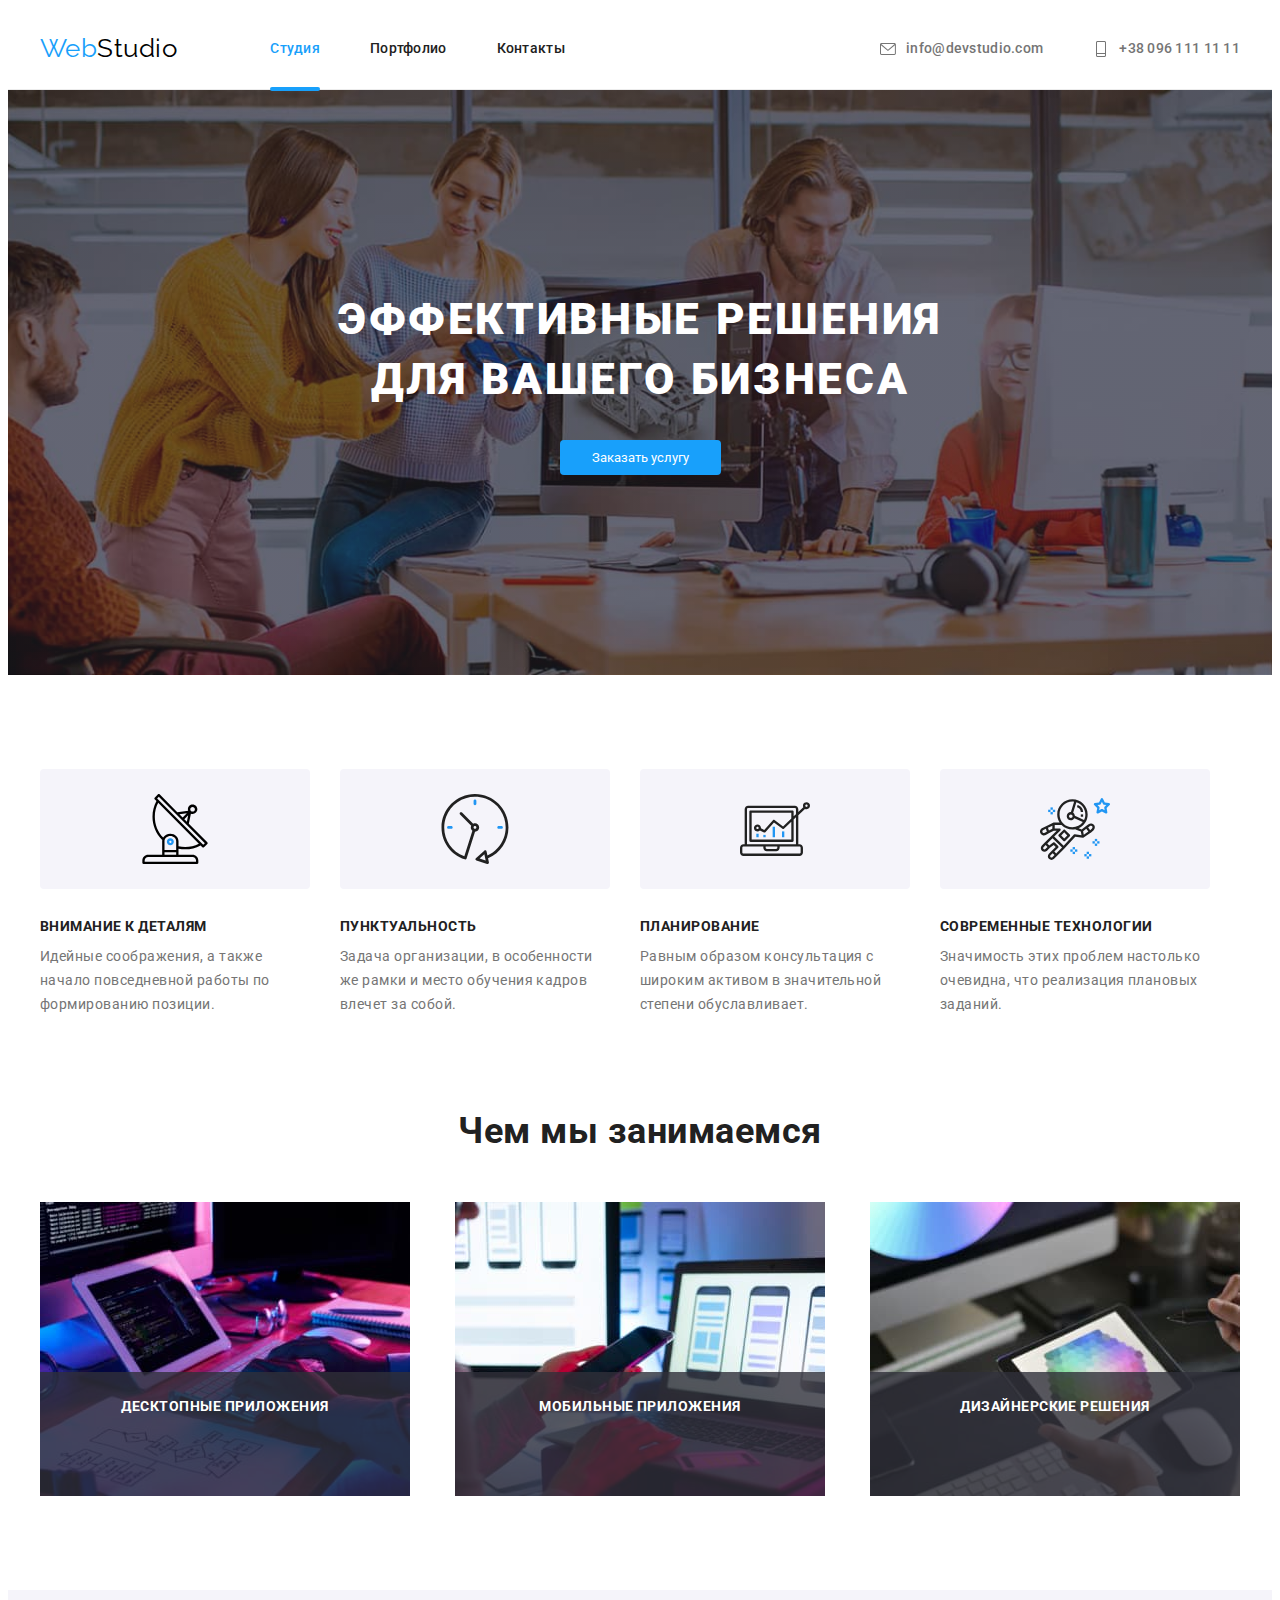
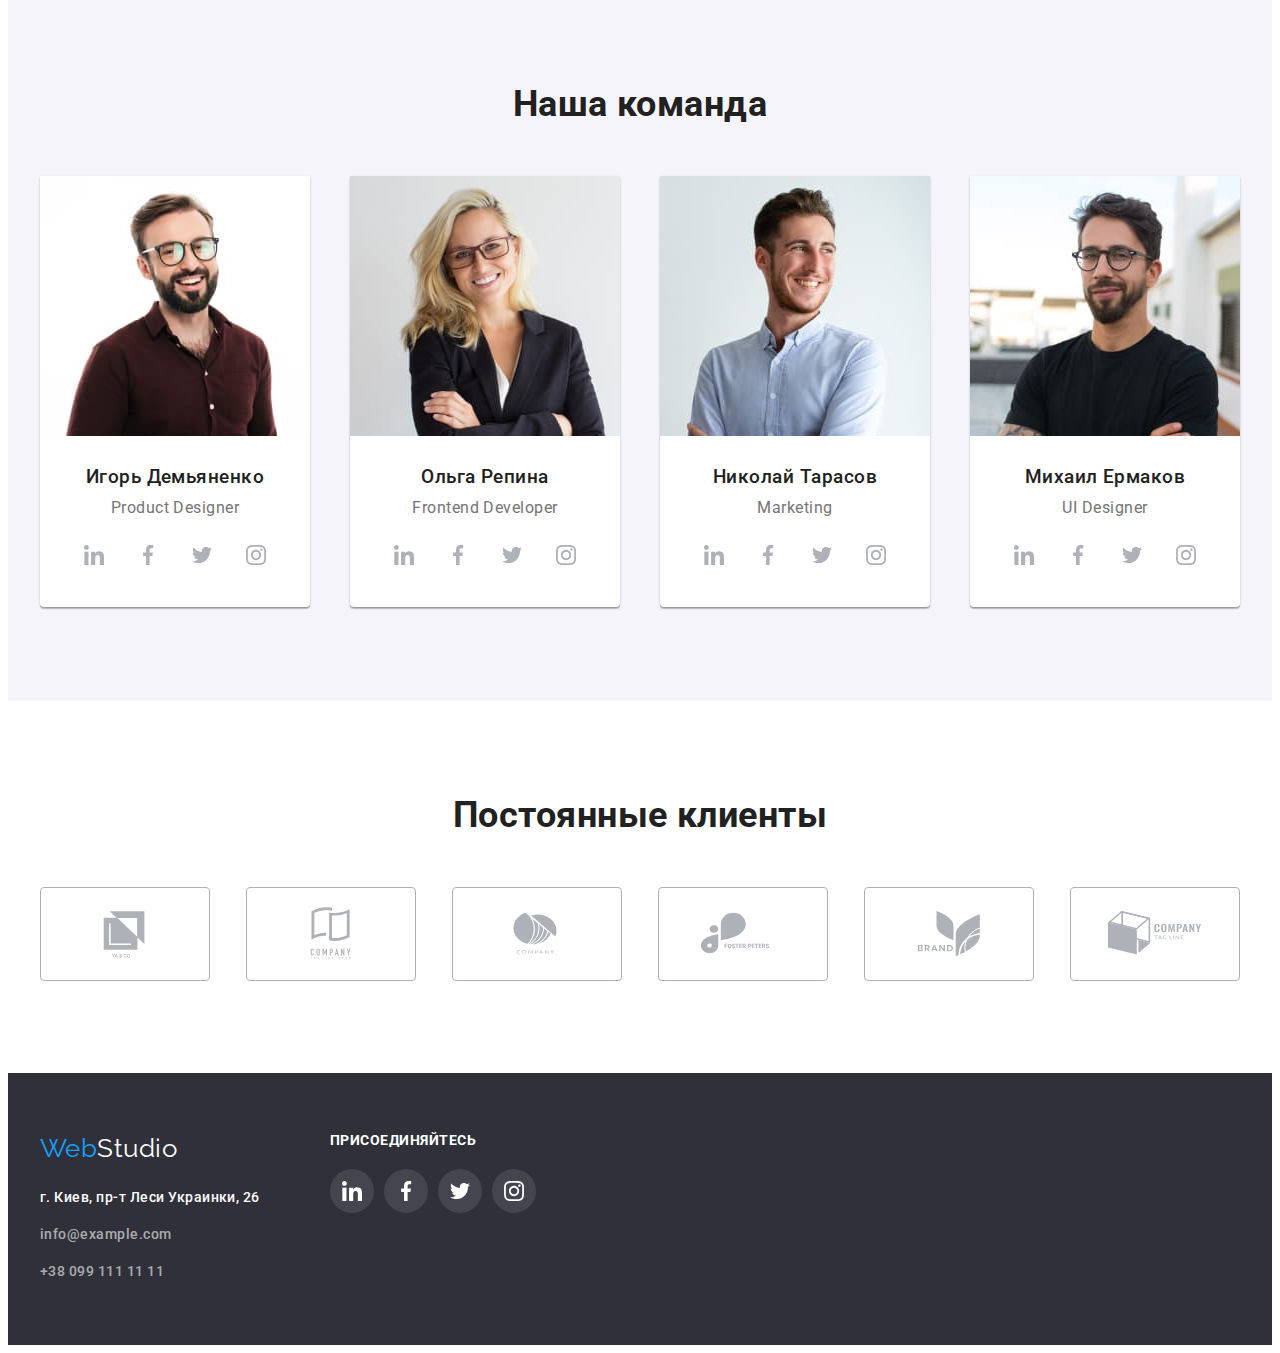
==== index.html @ 6e430cc3 "copied home work5" ====
<!DOCTYPE html>
<html lang="ru">

<head>
    <meta charset="UTF-8" />
    <meta http-equiv="X-UA-Compatible" content="IE=edge" />
    <meta name="viewport" content="width=device-width, initial-scale=1.0" />
    <title>Home work5</title>
    <link rel="preconnect" href="https://fonts.googleapis.com">
    <link rel="preconnect" href="https://fonts.gstatic.com" crossorigin>
    <link
        href="https://fonts.googleapis.com/css2?family=Montserrat:wght@400;700&family=Raleway:wght@700&family=Roboto:wght@400;500;700;900&display=swap"
        rel="stylesheet">
    <link rel="stylesheet"
        href="https://cdnjs.cloudflare.com/ajax/libs/modern-normalize/1.1.0/modern-normalize.min.css"
        integrity="sha512-wpPYUAdjBVSE4KJnH1VR1HeZfpl1ub8YT/NKx4PuQ5NmX2tKuGu6U/JRp5y+Y8XG2tV+wKQpNHVUX03MfMFn9Q=="
        crossorigin="anonymous"
        referrerpolicy="no-referrer"
    />    
    <link rel="stylesheet" href="./css/styles.css" />
</head>

<body>
    <header class="header">
        <div class="container header-container">
        <nav class="navigation">
            <a href="./index.html" class="header-logo logo">
            <span class="header-logo-primary">Web</span>
            <span class="header-logo-secondary">Studio</span>
            </a>
            <ul class="header-navigation list">
                <li class="navigation-item"><a href="#" class="header-link current">Студия</a></li>
                <li class="navigation-item"><a href="./portfolio.html" class="header-link">Портфолио</a></li>
                <li class="navigation-item"><a href="#" class="header-link">Контакты</a></li>
            </ul>
        </nav>
            <ul class="header-kontakt list">
            <li class="header-item header-item-mail"><a href="mailto:info@devstudio.com" class="header-link-mail">
                <svg class="icon-letter" width="16" height="16">
                    <use href="./images/icons.svg#icon-letter"></use>
                </svg>
                info@devstudio.com</a>
            </li>
            <li class="header-item header-item-tel"><a href="tel:+380961111111" class="header-link-tel">
                <svg class="icon-letter" width="16" height="16">
                    <use href="./images/icons.svg#icon-smartphone"></use>
                </svg>
            +38 096 111 11 11</a>
            </li>
        </ul>
    </div>
    </header>

    <main class="main">
        <section class="hero">      
        <div class="container hero-container">
            <h1 class="hero-title">
                Эффективные решения для вашего бизнеса
            </h1>
            <button type="button" class="hero-btn" data-modal-open>Заказать услугу</button>
        </div>  
        </section>

        <section class="about">
            <div class="container"> 
            <h2 hidden class="about-pre-title hidden">Наше преимущество</h2>
            <ul class="about-list list">
                <li class="about-item">
                    <div class="about-background">
                        <svg class="about-icon">
                          <use href="./images/icons.svg#icon-antenna"></use>
                        </svg>
                    </div>
                    <h3 class="about-title">Внимание к деталям</h3>
                    <p class="about-after-title">Идейные соображения, а также начало повседневной работы по формированию позиции.</p>
                </li>
                <li class="about-item">
                    <div class="about-background">
                        <svg class="about-icon">
                          <use href="./images/icons.svg#icon-clock"></use>
                        </svg>
                    </div>
                    <h3 class="about-title">Пунктуальность</h3>
                    <p class="about-after-title">
                        Задача организации, в особенности же рамки и место обучения кадров влечет за собой.
                    </p>
                </li>
                <li class="about-item">
                    <div class="about-background">
                        <svg class="about-icon">
                          <use href="./images/icons.svg#icon-diagram"></use>
                        </svg>
                    </div>
                    <h3 class="about-title">Планирование</h3>
                    <p class="about-after-title">
                        Равным образом консультация с широким активом в значительной степени обуславливает.
                    </p>
                </li>
                <li class="about-item">
                    <div class="about-background">
                        <svg class="about-icon">
                          <use href="./images/icons.svg#icon-astronaut"></use>
                        </svg>
                    </div>
                    <h3 class="about-title">Современные технологии</h3>
                    <p class="about-after-title">Значимость этих проблем настолько очевидна, что реализация плановых заданий.</p>
                </li>
            </ul>
            </div>
        </section>

        <section class="field">
            <div class="container">
            <h2 class="field-title">Чем мы занимаемся</h2>
            <ul class="field-list list">
                <li class="field-image-item">
                  <img src="./images/box1.jpg" alt="coding" width="370" height="294" />
                  <p class="description">Десктопные приложения</p>
                </li>
                <li class="field-image-item">
                  <img src="./images/box2.jpg" alt="designing" width="370" height="294" />
                  <p class="description">Мобильные приложения</p>
                </li>
                <li class="field-image-item">
                  <img src="./images/box3.jpg" alt="coloring" width="370" height="294" />
                  <p class="description">Дизайнерские решения</p>
                </li>
            </ul>
            </div>
        </section>

        <section class="person-comand">
            <div class="container">
            <h2 class="person-comand-title">Наша команда</h2>
            <ul class="person-comand-list list">
                <li class="person-comand-item">
                    <img class="person-card" src="./images/Igor_Demjanko.jpg" alt="Игорь Демьяненко" width="270" />
                    <div class="person">
                    <h3 class="person-name">Игорь Демьяненко</h3>
                    <p class="person-speciality">Product Designer</p>
                    <ul class="link-list list">
                        <li class="link-item">
                          <a class="link-icon" href="#">
                            <svg class="link-icon-svg">
                              <use href="./images/icons.svg#icon-instagram"></use>
                            </svg>
                          </a>
                        </li>
                        <li class="link-item">
                            <a class="link-icon" href="#">
                              <svg class="link-icon-svg">
                                <use href="./images/icons.svg#icon-twitter"></use>
                              </svg>
                            </a>
                          </li>
                          <li class="link-item">
                            <a class="link-icon" href="#">
                              <svg class="link-icon-svg">
                                <use href="./images/icons.svg#icon-facebook"></use>
                              </svg>
                            </a>
                          </li>
                          <li class="link-item">
                            <a class="link-icon" href="#">
                              <svg class="link-icon-svg">
                                <use href="./images/icons.svg#icon-linkedin"></use>
                              </svg>
                            </a>
                          </li>
                        </ul>
                    </div>
                </li>
                <li class="person-comand-item">
                    <img class="person-comand-card" src="./images/Olga_Repina.jpg" alt="Ольга Репина" width="270" />
                    <div class="person">
                    <h3 class="person-name">Ольга Репина</h3>
                    <p class="person-speciality">Frontend Developer</p>
                    <ul class="link-list list">
                        <li class="link-item">
                          <a class="link-icon" href="#">
                            <svg class="link-icon-svg">
                              <use href="./images/icons.svg#icon-instagram"></use>
                            </svg>
                          </a>
                        </li>
                        <li class="link-item">
                            <a class="link-icon" href="#">
                              <svg class="link-icon-svg">
                                <use href="./images/icons.svg#icon-twitter"></use>
                              </svg>
                            </a>
                          </li>
                          <li class="link-item">
                            <a class="link-icon" href="#">
                              <svg class="link-icon-svg">
                                <use href="./images/icons.svg#icon-facebook"></use>
                              </svg>
                            </a>
                          </li>
                          <li class="link-item">
                            <a class="link-icon" href="#">
                              <svg class="link-icon-svg">
                                <use href="./images/icons.svg#icon-linkedin"></use>
                              </svg>
                            </a>
                          </li>
                        </ul>
                    </div>
                </li>
                <li class="person-comand-item">
                    <img class="person-comand-card" src="./images/Nikolay_Tarasov.jpg" alt="Николай Тарасов" width="270" />
                    <div class="person">      
                    <h3 class="person-name">Николай Тарасов</h3>
                    <p class="person-speciality">Marketing</p>
                    <ul class="link-list list">
                        <li class="link-item">
                          <a class="link-icon" href="#">
                            <svg class="link-icon-svg">
                              <use href="./images/icons.svg#icon-instagram"></use>
                            </svg>
                          </a>
                        </li>
                        <li class="link-item">
                            <a class="link-icon" href="#">
                              <svg class="link-icon-svg">
                                <use href="./images/icons.svg#icon-twitter"></use>
                              </svg>
                            </a>
                          </li>
                          <li class="link-item">
                            <a class="link-icon" href="#">
                              <svg class="link-icon-svg">
                                <use href="./images/icons.svg#icon-facebook"></use>
                              </svg>
                            </a>
                          </li>
                          <li class="link-item">
                            <a class="link-icon" href="#">
                              <svg class="link-icon-svg">
                                <use href="./images/icons.svg#icon-linkedin"></use>
                              </svg>
                            </a>
                          </li>
                        </ul>
                    </div>
                </li>
                <li class="person-comand-item">
                    <img class="person-comand-card" src="./images/Mihail_Ermakov.jpg" alt="Михаил Ермаков" width="270" />
                    <div class="person">
                    <h3 class="person-name">Михаил Ермаков</h3>
                    <p class="person-speciality">UI Designer</p>
                    <ul class="link-list list">
                        <li class="link-item">
                          <a class="link-icon" href="#">
                            <svg class="link-icon-svg">
                              <use href="./images/icons.svg#icon-instagram"></use>
                            </svg>
                          </a>
                        </li>
                        <li class="link-item">
                            <a class="link-icon" href="#">
                              <svg class="link-icon-svg">
                                <use href="./images/icons.svg#icon-twitter"></use>
                              </svg>
                            </a>
                          </li>
                          <li class="link-item">
                            <a class="link-icon" href="#">
                              <svg class="link-icon-svg">
                                <use href="./images/icons.svg#icon-facebook"></use>
                              </svg>
                            </a>
                          </li>
                          <li class="link-item">
                            <a class="link-icon" href="#">
                              <svg class="link-icon-svg">
                                <use href="./images/icons.svg#icon-linkedin"></use>
                              </svg>
                            </a>
                          </li>
                        </ul>
                    </div>
                </li>
            </ul>
            </div>
        </section>

        <section class="clients">
            <div class="container">
            <h2 class="clients-title">Постоянные клиенты</h2>
            <ul class="clients-list list">
                <li class="clients-item">
                    <a class="clients-icon" href="#">
                        <svg class="clients-icon-svg">
                            <use href="./images/icons.svg#icon-Logo1"></use>
                        </svg>
                    </a>    
                </li>
                <li class="clients-item">
                    <a class="clients-icon" href="#">
                        <svg class="clients-icon-svg">
                            <use href="./images/icons.svg#icon-Logo2"></use>
                        </svg>
                    </a>    
                </li>
                <li class="clients-item">
                    <a class="clients-icon" href="#">
                        <svg class="clients-icon-svg">
                            <use href="./images/icons.svg#icon-Logo3"></use>
                        </svg>
                    </a>    
                </li>
                <li class="clients-item">
                    <a class="clients-icon" href="#">
                        <svg class="clients-icon-svg">
                            <use href="./images/icons.svg#icon-Logo4"></use>
                        </svg>
                    </a>    
                </li>
                <li class="clients-item">
                    <a class="clients-icon" href="#">
                        <svg class="clients-icon-svg">
                            <use href="./images/icons.svg#icon-Logo5"></use>
                        </svg>
                    </a>    
                </li>
                <li class="clients-item">
                    <a class="clients-icon" href="#">
                        <svg class="clients-icon-svg">
                            <use href="./images/icons.svg#icon-Logo6"></use>
                        </svg>
                    </a>    
                </li>
            </ul>
            </div>
        </section>

    </main>

    <footer class="footer">
        <div class="container footer-container">
          <div class="footer-left">
            <a href="./index.html" class="footer-logo logo">
                <span class="footer-logo-primary">Web</span>
                <span class="footer-logo-secondary">Studio</span>
            </a>
            <address class="address">
                <ul class="footer-kontakt list">
                    <li class="footer-item footer-item-addr">
                    <a href="https://goo.gl/maps/4J9tfY7MrZonfXUK9" class="footer-link-addr" target="_blank"
                        rel="noopener noreferrer nofollow">г. Киев, пр-т Леси Украинки, 26</a>
                    </li>
                    <li class="footer-item footer-item-mail"><a href="mailto:info@example.com" class="footer-link-mail">info@example.com</a>
                    </li>
                    <li class="footer-item footer-item-tel"><a href="tel:+380991111111" class="footer-link-tel">+38 099 111 11 11</a>
                    </li>
                </ul>
            </address>
        </div>

        <div class="footer-links">
          <h2 class="footer-link-title">присоединяйтесь</h2>
          <ul class="footer-link-list list">
              <li class="footer-link-item">
                <a class="footer-link-icon" href="#">
                  <svg class="link-icon-svg footer-link-icon-svg">
                    <use href="./images/icons.svg#icon-instagram"></use>
                  </svg>
                </a>
              </li>
              <li class="footer-link-item">
                <a class="footer-link-icon" href="#">
                  <svg class="link-icon-svg footer-link-icon-svg">
                    <use href="./images/icons.svg#icon-twitter"></use>
                  </svg>
                </a>
              </li>
              <li class="footer-link-item">
                <a class="footer-link-icon" href="#">
                  <svg class="link-icon-svg footer-link-icon-svg">
                    <use href="./images/icons.svg#icon-facebook"></use>
                  </svg>
                </a>
              </li>
              <li class="footer-link-item">
                <a class="footer-link-icon" href="#">
                  <svg class="link-icon-svg footer-link-icon-svg">
                    <use href="./images/icons.svg#icon-linkedin"></use>
                  </svg>
                </a>
              </li>
          </ul>
          </div>
      </div>
    </footer>

    <div class="backdrop is-hidden" data-modal>
      <div class="modal">
        <button type="button" class="modal-close-btn" data-modal-close>
          <svg class="close-icon-svg">
            <use href="./images/icons.svg#icon-close"></use>
          </svg>
        </button>
      </div>
    </div>

  <script src="./js/modal.js"></script>

</body>

</html>
---- css/styles.css ----
/* цвет основного фона #E5E5E5; */
/* цвет дополнительного фона #2F303A; */
/* цвет белого фона #FFFFFF; */

/* цвет акцента #2196F3 */
/* цвет основного логотипа #000000 */
/* цвет дополнительного логотипа #FFFFFF */

/* цвет текста #000000 */
/* цвет белого текста #000000 */
/* цвет текста заглавий #212121 */
/* цвет текста "контактов header" rgba(117, 117, 117, 1) */
/* цвет текста "контактов footer" rgba(255, 255, 255, 0.6) */

/* цколичество карточек в ряду галереи -3 */

/* --------------------------------------------- Переменные --------------------------------------------------*/
:root {
  --background-primary-color: #e5e5e5;
  --background-secondary-color: #2f303a;
  --background-wheit-color: #ffffff;

  --accent-color: #18a0fb;
  --logo-primary-text-color: #000000;
  --logo-secondary-text-color: #ffffff;

  --primary-text-color: #757575;
  --primary-white-color: #ffffff;
  --title-text-color: #212121;
  --text-kontact-header: rgba(117, 117, 117, 1);
  --text-kontact-footer: rgba(255, 255, 255, 0.6);

  --number-in-a-row: 3;
}

h1,
h2,
h3,
h4,
h5,
h6,
p {
  margin: 0;
}

ul {
  margin: 0;
  padding: 0;
}

img {
  display: block;
  max-width: 100%;
}

button {
  cursor: pointer;
  border-radius: 4px;
}

body {
  background-color: #ffffff;
  font-family: Roboto, sans-serif;
  color: var(--primary-text-color);

  font-size: 16px;
  line-height: 1.67;
  letter-spacing: 0.03em;
}

a {
  text-decoration: none;
}

.container {
  width: 1200px;
  padding-left: 15px;
  padding-right: 15px;
  margin: 0 auto;
}

.list {
  list-style: none;
}
.hero-title,
.about-title {
  text-transform: uppercase;
}

.hidden {
  position: absolute;
  white-space: nowrap;
  width: 1px;
  height: 1px;
  overflow: hidden;
  border: 0;
  padding: 0;
  clip: rect(0 0 0 0);
  clip-path: inset(50%);
  margin: -1px;
}

.logo {
  display: flex;
  font-family: Raleway, csans-serif;
  color: var(--accent-color);
  font-size: 26px;
  line-height: 1.2;
  text-decoration: none;
}

/* ---------------------------------- header - section ------------------------------------*/

.header {
  padding-top: 25px;
  padding-bottom: 25px;
  border-bottom: 1px solid #ececec;
}

.header-container {
  display: flex;
  align-items: center;
}

.navigation {
  display: flex;
}

.header-logo {
  margin-right: 93px;
}

.header-logo-secondary {
  color: var(--logo-primary-text-color);
}

.header-navigation {
  display: flex;
  align-items: center;
}

.navigation-item + .navigation-item {
  margin-left: 50px;
}

.header-kontakt {
  display: flex;
  margin-left: auto;
  align-items: center;
}

.header-item:not(:last-child) {
  margin-right: 50px;
}

.icon-letter {
  margin-right: 10px;
  fill: currentColor;
}

.navigation-item,
.header-link-mail,
.header-link-tel {
  font-weight: 500;
  font-size: 14px;
  line-height: 1.14;
  letter-spacing: 0.02em;
  text-decoration: none;
}

.header-link {
  color: var(--title-text-color);
  display: flex;
  align-items: center;
  transition: color 250ms cubic-bezier(0.4, 0, 0.2, 1);
}

.current {
  color: var(--accent-color);
  position: relative;
}

.current::after {
  content: "";
  width: 100%;
  height: 4px;
  position: absolute;
  background-color: var(--accent-color);
  left: 0;
  bottom: -34px;
  border-radius: 2px;
}

.header-link-mail,
.header-link-tel {
  list-style: none;
  color: var(--text-kontact-header);
  display: flex;
  align-items: center;
  transition: color 250ms cubic-bezier(0.4, 0, 0.2, 1);
}

.header-link:hover,
.header-link:focus,
.header-link-mail:hover,
.header-link-mail:focus,
.header-link-tel:hover,
.header-link-tel:focus {
  color: var(--accent-color);
}
/* ----------------------------------main - section --------------------------------*/
.main-container {
  display: flex;
  flex-direction: column;
  justify-content: center;
}
/* ----------------------------------hero - section --------------------------------*/

.hero {
  padding-top: 200px;
  padding-bottom: 200px;
  background-color: var(--background-secondary-color);
  text-align: center;

  margin-left: auto;
  margin-right: auto;
  background-image: linear-gradient(
      to right,
      rgba(47, 48, 58, 0.4),
      rgba(47, 48, 58, 0.4)
    ),
    url(../images/hero-bg.jpg);
  background-size: cover; /**/
  max-width: 1600px; /**/
  background-repeat: no-repeat;
  background-position: center;
}

.hero-container {
  color: var(--primary-white-color);
  letter-spacing: 0.06em;
}

.hero-title {
  width: 696px;
  margin: 0 auto 30px;
  font-family: inherit;

  font-weight: 900;
  font-size: 44px;
  line-height: 1.36;
  letter-spacing: 0.06em;
}

.hero-btn {
  /*display: block;
  margin: 0 auto;*/

  padding-top: 10px;
  padding-bottom: 10px;
  padding-left: 32px;
  padding-right: 32px;
  background-color: var(--accent-color);
  font-family: inherit;
  text-align: center;

  border: none;
  color: var(--primary-white-color);
  transition: background-color 250ms cubic-bezier(0.4, 0, 0.2, 1),
    color 250ms cubic-bezier(0.4, 0, 0.2, 1);
}

.hero-btn:hover,
.hero-btn:focus {
  background-color: var(--background-wheit-color);
  color: var(--accent-color);
}

/* ----------------------------------about - section --------------------------------*/

.about {
  padding-top: 94px;
}

.about-list {
  display: flex;
}

.about-item {
  width: 270px;
}

.about-item + .about-item {
  margin-left: 30px;
}

.about-title {
  color: var(--title-text-color);
  font-weight: 700;
  font-size: 14px;
  line-height: 1.14;
  margin-bottom: 10px;
}

.about-after-title {
  color: var(--primary-text-color);
  font-size: 14px;
  line-height: 1.71;
}

.about-background {
  display: flex;
  width: 270px;
  height: 120px;
  justify-content: center;
  align-items: center;
  background-color: #f5f4fa;
  border-radius: 4px;
  margin-bottom: 30px;
}

.about-icon {
  width: 70px;
  height: 70px;
}

/* ----------------------------------field - section --------------------------------*/

.field {
  padding-top: 94px;
  padding-bottom: 94px;
  z-index: 1;
}

.field-title {
  color: var(--title-text-color);
  font-size: 36px;
  line-height: 1.16;
  text-align: center;
  margin-bottom: 50px;
}

.field-list {
  display: flex;
  justify-content: space-between;
  flex-wrap: wrap;
}

.field-image-item {
  position: relative;
}

.description {
  position: absolute;
  left: 0;
  bottom: 0;

  width: 100%;
  min-height: 70px;
  padding: 27px 0;

  font-weight: bold;
  font-size: 14px;
  line-height: 1.14;
  text-align: center;
  text-transform: uppercase;

  color: var(--primary-white-color);
  background: rgba(47, 48, 58, 0.8);
}

/* ----------------------------------person-comand - section --------------------------------*/

.person-comand {
  padding-top: 94px;
  padding-bottom: 94px;
  background-color: #f5f4fa;
  justify-content: center;
}

.person-comand-title {
  color: var(--title-text-color);
  font-size: 36px;
  line-height: 1.16;
  text-align: center;
  margin-bottom: 50px;
}

.person-comand-list {
  display: flex;
  justify-content: space-between;
  flex-wrap: wrap;
}

.person-comand-item {
  font-size: 16px;
  line-height: 1.19;
  width: calc(100% / 4-30px);
  justify-content: center;
  background: var(--background-wheit-color);
  box-shadow: 0px 1px 3px rgba(0, 0, 0, 0.12), 0px 1px 1px rgba(0, 0, 0, 0.14),
    0px 2px 1px rgba(0, 0, 0, 0.2);
  border-radius: 0px 0px 4px 4px;
}

.person {
  text-align: center;
  padding-top: 30px;
  padding-bottom: 30px;
}

.person-name {
  text-align: center;
  color: var(--title-text-color);
  font-weight: 500;
  margin-bottom: 10px;
}

.person-speciality {
  text-align: center;
  color: var(-primary-text-color);
  margin-bottom: 16px;
}
.link-list {
  display: flex;
  justify-content: center;
}

.link-item {
  display: flex;
  height: 44px;
  width: 44px;
}

.link-icon {
  height: 100%;
  width: 100%;
  border-radius: 50%;
  justify-content: center;
  align-items: center;
  transition: background-color 250ms cubic-bezier(0.4, 0, 0.2, 1);
}

.link-item + .link-item {
  margin-left: 10px;
}

.link-icon-svg {
  width: 44px;
  height: 44px;
  fill: #afb1b8;
  transition: fill 250ms cubic-bezier(0.4, 0, 0.2, 1);
}

.link-icon:hover,
.link-icon:focus {
  background-color: var(--accent-color);
}
.link-icon:hover .link-icon-svg,
.link-icon:focus .link-icon-svg {
  fill: var(--background-wheit-color);
}
/* ----------------------------------clients - section --------------------------------*/

.clients {
  padding-top: 94px;
  padding-bottom: 94px;
  justify-content: center;
}

.clients-title {
  color: var(--title-text-color);
  font-size: 36px;
  line-height: 1.16;
  text-align: center;
  margin-bottom: 50px;
}

.clients-list {
  display: flex;
  justify-content: space-between;
}

.clients-item {
  display: flex;
  width: 170px;
  height: 92px;
}

.clients-icon {
  display: flex;
  width: 100%;
  height: 100%;
  border: 1px solid #afb1b8;
  border-radius: 4px;
  justify-content: center;
  align-items: center;
  transition: border 250ms cubic-bezier(0.4, 0, 0.2, 1);
}

.clients-icon-svg {
  width: 106px;
  height: 60px;
  fill: #afb1b8;
  transition: fill 250ms cubic-bezier(0.4, 0, 0.2, 1);
}

.clients-icon:hover,
.clients-icon:focus {
  border: 1px solid var(--accent-color);
}

.clients-icon:hover .clients-icon-svg,
.clients-icon:focus .clients-icon-svg {
  fill: var(--accent-color);
}

/* ------------------------portfolio-gallery - section --------------------------------*/

.portfolio-gallery {
  padding-top: 94px;
  padding-bottom: 94px;
}

.portfolio-filtr-list {
  display: flex;
  margin-bottom: 50px;
  justify-content: center;
}

/*.portfolio-filtr-item {
  display: flex;
}*/

.portfolio-filtr-btn {
  background-color: #f5f4fa;
  padding-top: 10px;
  padding-bottom: 10px;
  padding-left: 22px;
  padding-right: 22px;
  border: none;

  font-family: inherit;
  font-weight: 500;
  font-size: 16px;
  line-height: 1.62;
  text-align: center;

  color: var(--title-text-color);
  cursor: pointer;

  transition: background-color 250ms cubic-bezier(0.4, 0, 0.2, 1),
    color 250ms cubic-bezier(0.4, 0, 0.2, 1),
    box-shadow 250ms cubic-bezier(0.4, 0, 0.2, 1);
}

.portfolio-filtr-item + .portfolio-filtr-item {
  margin-left: 8px;
}

.portfolio-filtr-btn:hover,
.portfolio-filtr-btn:focus {
  color: #ffffff;
  background-color: var(--accent-color);
  box-shadow: 0px 3px 1px rgba(0, 0, 0, 0.1), 0px 1px 2px rgba(0, 0, 0, 0.08),
    0px 2px 2px rgba(0, 0, 0, 0.12);
}

/* ------------------------portfolio-gallery-list - section --------------------------*/

.portfolio-gallery-list {
  display: flex;
  flex-wrap: wrap;
  margin-top: -30px;
  margin-left: -30px;
}

.portfolio-gallery-item {
  width: calc(100% / var(--number-in-a-row)-30px);
  margin-top: 30px;
  margin-left: 30px;
  box-sizing: border-box;
  position: relative;
}

.card {
  display: block;
  transition: box-shadow 250ms cubic-bezier(0.4, 0, 0.2, 1);
}

.card:hover,
.card:focus {
  box-shadow: 0px 1px 1px rgba(0, 0, 0, 0.12), 0px 4px 4px rgba(0, 0, 0, 0.06),
    1px 4px 6px rgba(0, 0, 0, 0.16);
}

.gallery-card-name {
  padding-top: 20px;
  padding-bottom: 20px;
  padding-left: 24px;
  padding-right: 24px;
  border-left: 2px solid #f5f4fa;
  border-right: 2px solid #f5f4fa;
  border-bottom: 2px solid #f5f4fa;
}

.portfolio-gallery-name {
  font-weight: 700;
  font-size: 18px;
  line-height: 2;
  letter-spacing: 0.06em;
  /*text-align: center;*/
  margin-bottom: 4px;
  color: var(--title-text-color);
}

.portfolio-gallery-speciality {
  line-height: 1.87;
  /*text-align: center;*/
  color: var(--primary-text-color);
}

/* ------------------------overley --------------------------------*/

.portfolio-gallery-card-wrap {
  position: relative;
  overflow: hidden;
}

.portfolio-gallery-card-overley {
  position: absolute;
  top: 0;
  left: 0;
  width: 100%;
  height: 100%;
  padding: 63px 24px;

  font-size: 18px;
  line-height: 1.56;
  color: #ffffff;

  background-color: var(--accent-color);
  transform: translateY(100%);
  transition: transform 250ms cubic-bezier(0.4, 0, 0.2, 1);
}

.card:hover .portfolio-gallery-card-overley {
  transform: translateY(0);
}

/* ------------------------.footer-logo - section --------------------------------*/

.footer {
  background-color: var(--background-secondary-color);
  padding-top: 60px;
  padding-bottom: 60px;
}

.footer-container {
  display: flex;
}
/* -------logo--------*/

.footer-left {
  display: block;
}

.footer-logo {
  margin-bottom: 20px;
}

.footer-item:not(:last-child) {
  margin-bottom: 10px;
}

/* ------address-------*/

/*.address {
   display: flex;
}*/

.footer-logo-secondary {
  color: var(--logo-secondary-text-color);
}

.footer-link-addr,
.footer-link-mail,
.footer-link-tel {
  text-decoration: none;
  font-style: normal;
  font-size: 14px;
  line-height: 1.71;
  font-weight: 500;
}

.footer-link-addr {
  color: var(--logo-secondary-text-color);
}

.footer-link-mail,
.footer-link-tel {
  color: var(--text-kontact-footer);
}

/* ------connect-------*/

.footer-links {
  align-items: baseline;
  margin-left: 70px;
}

.footer-link-title {
  margin-bottom: 20px;

  font-size: 14px;
  line-height: 1.14;
  text-transform: uppercase;
  color: var(--background-wheit-color);
}

.footer-link-list {
  display: flex;
  justify-content: center;
}

.footer-link-item {
  display: flex;
  height: 44px;
  width: 44px;
}

.footer-link-icon {
  height: 100%;
  width: 100%;
  border-radius: 50%;
  justify-content: center;
  align-items: center;
  background-color: rgba(255, 255, 255, 0.1);
  transition: background-color 250ms cubic-bezier(0.4, 0, 0.2, 1);
}

.footer-link-item + .footer-link-item {
  margin-left: 10px;
}

.footer-link-icon-svg {
  width: 44px;
  height: 44px;
  fill: var(--background-wheit-color);
}

.footer-link-icon:hover,
.footer-link-icon:focus {
  background-color: var(--accent-color);
}

/* ------------------------modal --------------------------------*/

.backdrop {
  width: 100vw;
  height: 100vh;
  background-color: rgba(0, 0, 0, 0.2);
  position: fixed;
  top: 0;
  transition: opacity 500ms cubic-bezier(0.4, 0, 0.2, 1),
    visibility 500ms linear;
}

.is-hidden {
  opacity: 0;
  pointer-events: none;
  visibility: hidden;
}

.backdrop.is-hidden .modal {
  transform: rotate(-300deg) scale(0.5);
}

.modal {
  width: 528px;
  min-height: 581px;
  background-color: #ffffff;
  border-radius: 4px;
  position: absolute;
  top: 50%;
  left: 50%;
  transform: translate(-50%, -50%) rotate(0) scale(1);
  transition: transform 500ms cubic-bezier(0.4, 0, 0.2, 1);
  box-shadow: 0px 1px 3px rgba(0, 0, 0, 0.12), 0px 1px 1px rgba(0, 0, 0, 0.14),
    0px 2px 1px rgba(0, 0, 0, 0.2);
}

.modal-close-btn {
  display: flex;
  width: 30px;
  height: 30px;
  border-radius: 50%;
  border: 1px solid rgba(0, 0, 0, 0.1);
  box-sizing: border-box;
  background-color: transparent;
  position: absolute;
  top: 8px;
  right: 8px;
  justify-content: center;
  align-items: center;
  transition: border 250ms cubic-bezier(0.4, 0, 0.2, 1);
}

.close-icon-svg {
  width: 18px;
  height: 18px;
  fill: black;
  transition: fill 250ms cubic-bezier(0.4, 0, 0.2, 1);
}

.modal-close-btn:hover,
.modal-close-btn:focus {
  border: 2px solid var(--accent-color);
}

.modal-close-btn:hover .close-icon-svg,
.modal-close-btn:focus .close-icon-svg {
  fill: tomato;
}
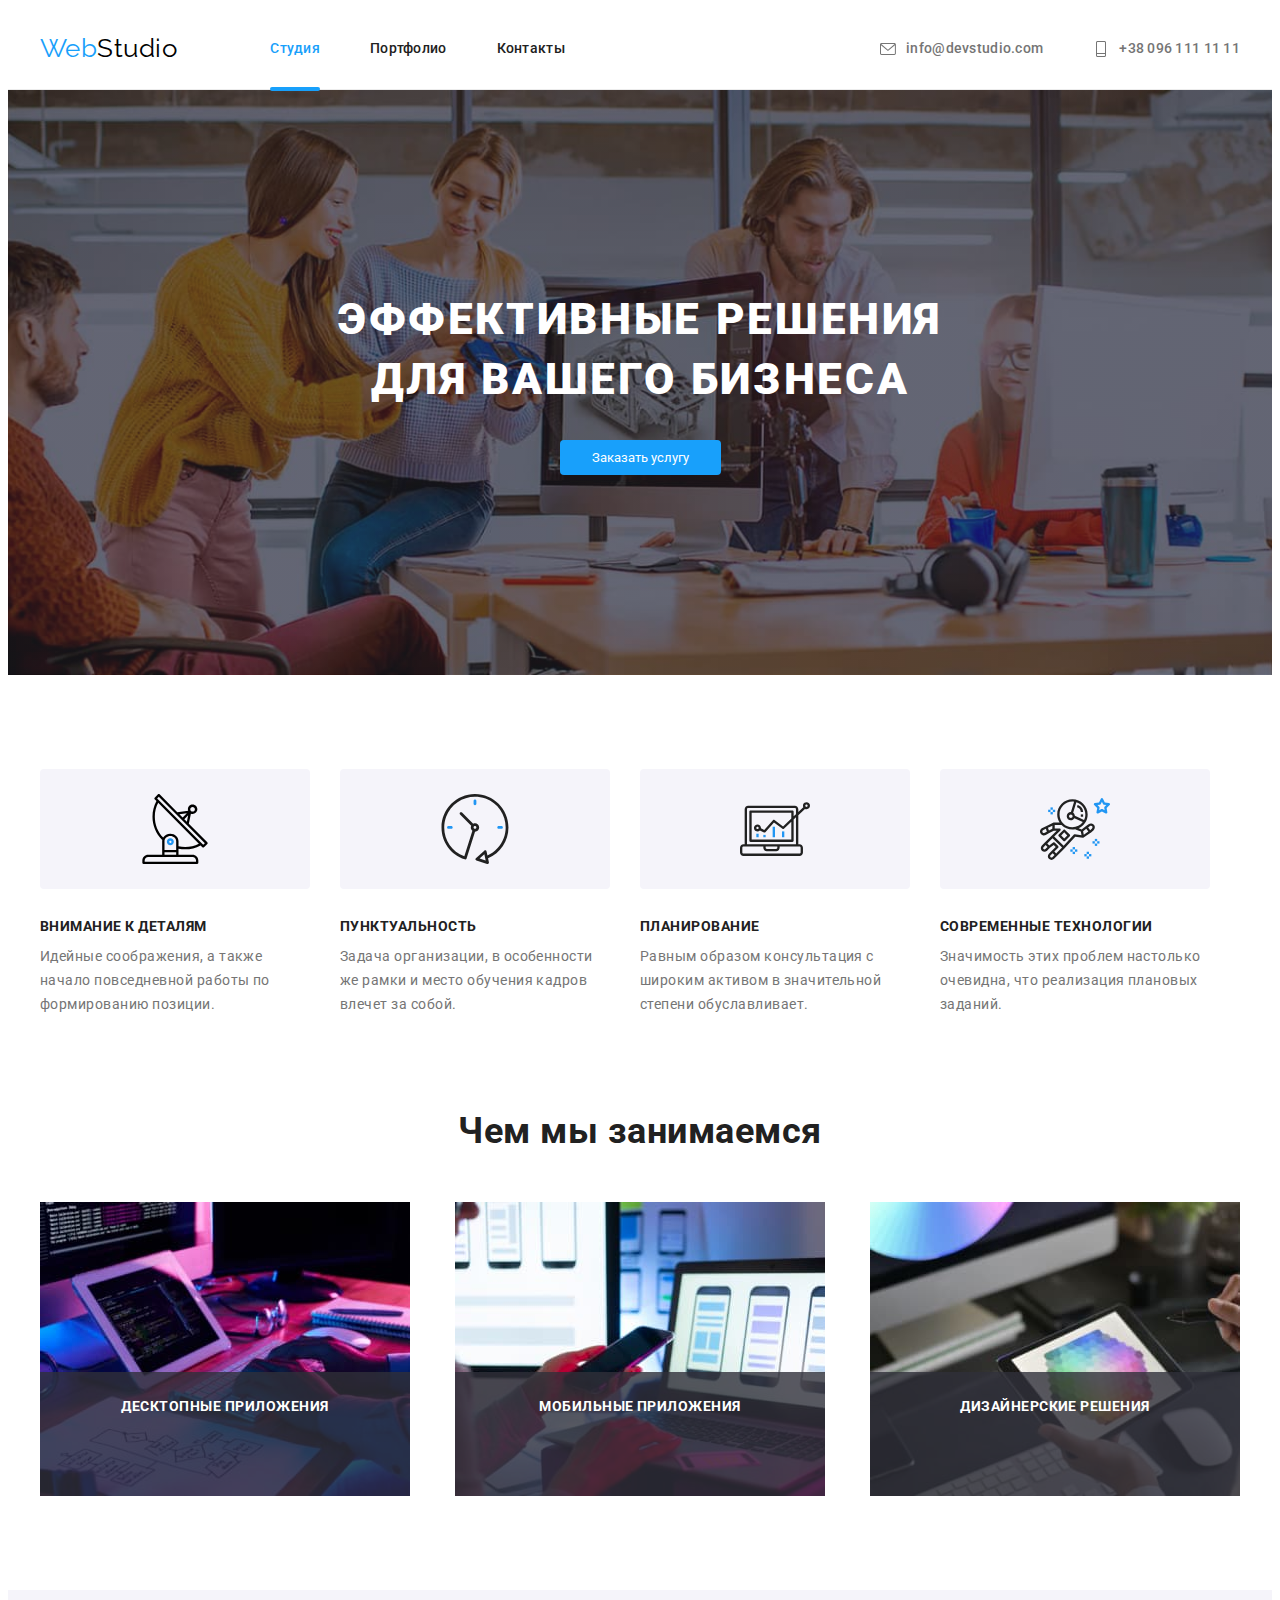
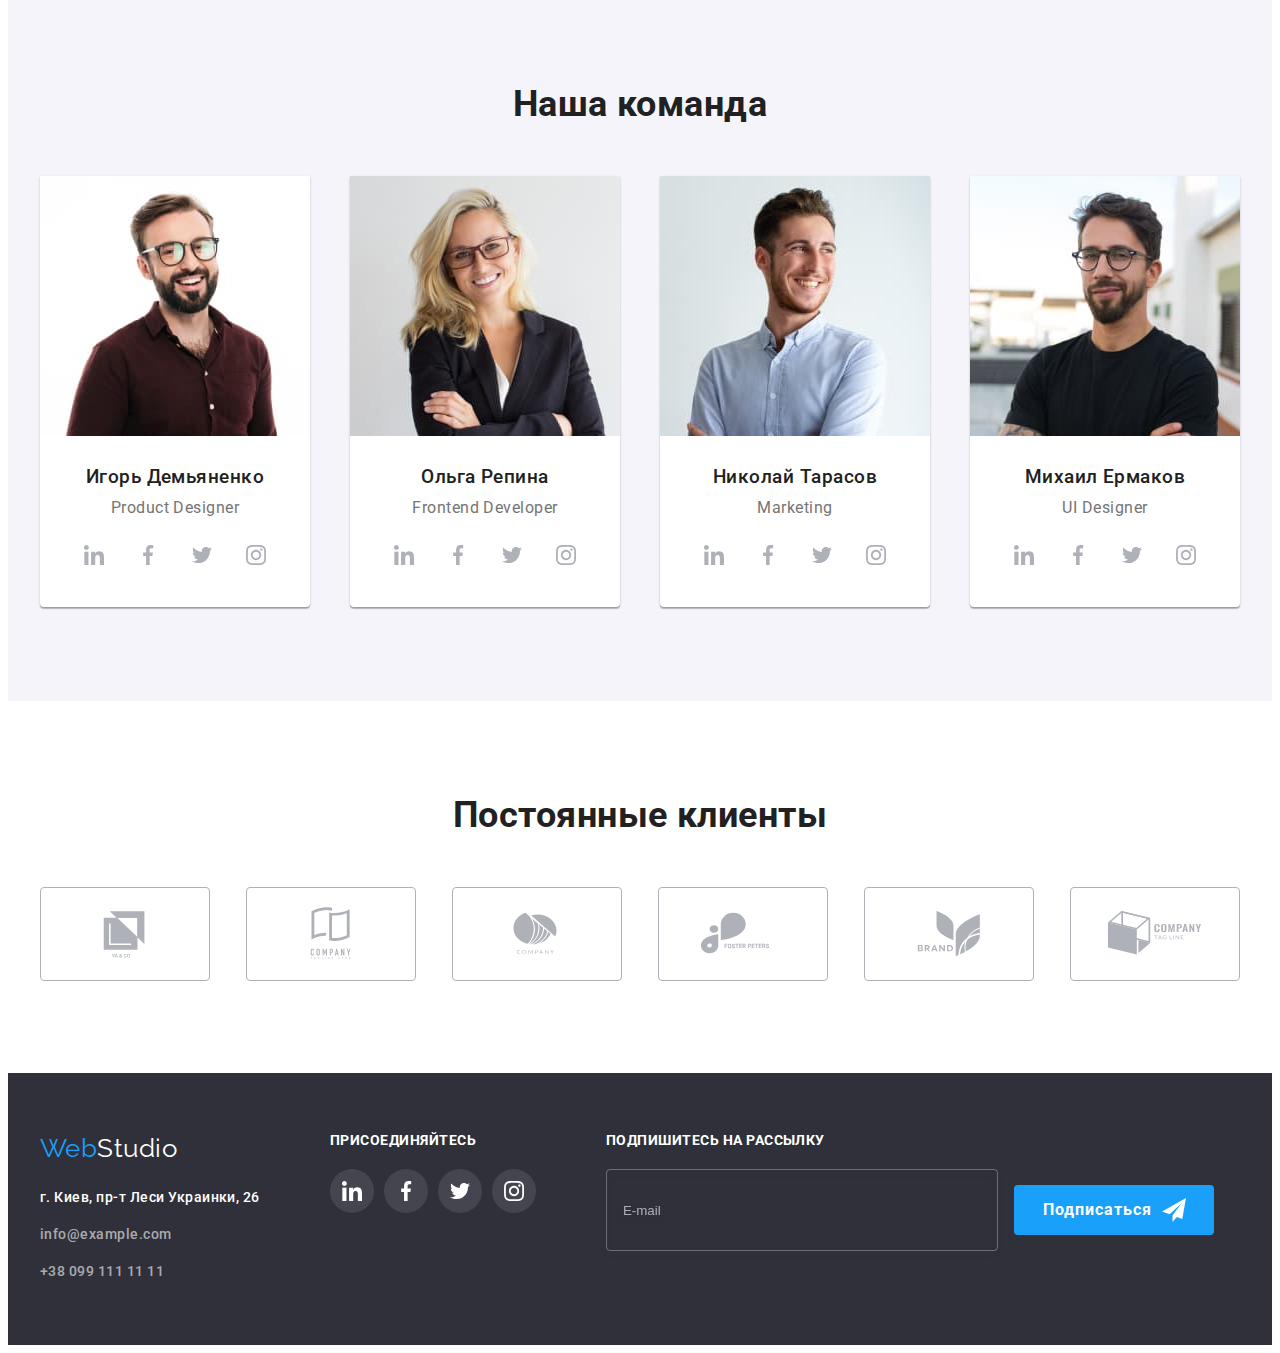
==== commit 58677640: "Edit Home work6, Add form" ====
--- a/index.html
+++ b/index.html
@@ -5,7 +5,7 @@
     <meta charset="UTF-8" />
     <meta http-equiv="X-UA-Compatible" content="IE=edge" />
     <meta name="viewport" content="width=device-width, initial-scale=1.0" />
-    <title>Home work5</title>
+    <title>Home work6</title>
     <link rel="preconnect" href="https://fonts.googleapis.com">
     <link rel="preconnect" href="https://fonts.gstatic.com" crossorigin>
     <link
@@ -391,16 +391,80 @@
               </li>
           </ul>
           </div>
+
+          <div class="subscribe">
+            <form class="feedback-email">
+              <h2 class="footer-link-title">подпишитесь на рассылку</h2>
+              <input type="email" class="email" name="email" placeholder="E-mail" />
+              <button type="submit" class="button subscribe-btn">
+                Подписаться
+                  <svg class="subscribe-icon-svg">
+                    <use href="./images/icons.svg#icon-send-instagram"></use>
+                  </svg>
+              </button>
+            </form>
+          </div>
+          
       </div>
     </footer>
 
     <div class="backdrop is-hidden" data-modal>
       <div class="modal">
+        
         <button type="button" class="modal-close-btn" data-modal-close>
           <svg class="close-icon-svg">
             <use href="./images/icons.svg#icon-close"></use>
           </svg>
         </button>
+
+        <p class="modal-header">Оставьте свои данные, мы вам перезвоним</p>
+        <form class="modal-form">
+          <ul class="form-list list">
+            <li class="form-item">
+              <label class="lable">Имя
+                <input type="text" name="name" />
+                  <svg class="modal-icon-svg">
+                    <use href="./images/icons.svg#icon-person"></use>
+                  </svg>
+              </label>
+            </li>
+            <li class="form-item">
+              <label class="lable">Телефон
+                <input type="tel" name="tel" />
+                  <svg class="modal-icon-svg">
+                    <use href="./images/icons.svg#icon-phone"></use>
+                  </svg>
+              </label>
+            </li>
+            <li class="form-item">
+              <label class="lable">Почта
+                <input type="email" name="mail" />
+                  <svg class="modal-icon-svg">
+                    <use href="./images/icons.svg#icon-email"></use>
+                  </svg>
+              </label>
+            </li>
+            <li class="form-item">
+              <label class="lable">Комментарий
+                <textarea class="text-area" name="comment" cols="10" rows="4" placeholder="Введите текст"></textarea>
+              </label>
+            </li>
+          </ul>
+          <div class="check-box">
+            <label class="modal-check-label">
+              <input type="checkbox" name="accept" class="modal-check hidden" id="modal-check"/>
+              
+              <svg class="check-icon-svg" width="16" height="15"> 
+                <use href="./images/icons.svg#icon-full-check"></use>
+              </svg>
+              <span class="check-box-text">
+                Соглашаюсь с рассылкой и принимаю
+                <a class="contract" href=""> Условия договора</a></span>
+            </label>
+          </div>
+        
+          <button type="submit" class="button send">Отправить</button>
+        </form>
       </div>
     </div>
 
--- a/css/styles.css
+++ b/css/styles.css
@@ -12,6 +12,8 @@
 /* цвет текста "контактов header" rgba(117, 117, 117, 1) */
 /* цвет текста "контактов footer" rgba(255, 255, 255, 0.6) */
 
+/* анимация  250ms cubic-bezier(0.4, 0, 0.2, 1); */
+
 /* цколичество карточек в ряду галереи -3 */
 
 /* --------------------------------------------- Переменные --------------------------------------------------*/
@@ -29,6 +31,8 @@
   --title-text-color: #212121;
   --text-kontact-header: rgba(117, 117, 117, 1);
   --text-kontact-footer: rgba(255, 255, 255, 0.6);
+
+  --animation: 250ms cubic-bezier(0.4, 0, 0.2, 1);
 
   --number-in-a-row: 3;
 }
@@ -54,8 +58,18 @@
 }
 
 button {
+  display: inline-flex;
+  padding-top: 10px;
+  padding-bottom: 10px;
+
   cursor: pointer;
   border-radius: 4px;
+
+  font-family: inherit;
+  text-align: center;
+
+  border: none;
+  color: var(--primary-white-color);
 }
 
 body {
@@ -253,21 +267,11 @@
 }
 
 .hero-btn {
-  /*display: block;
-  margin: 0 auto;*/
-
-  padding-top: 10px;
-  padding-bottom: 10px;
   padding-left: 32px;
   padding-right: 32px;
   background-color: var(--accent-color);
-  font-family: inherit;
-  text-align: center;
-
-  border: none;
-  color: var(--primary-white-color);
-  transition: background-color 250ms cubic-bezier(0.4, 0, 0.2, 1),
-    color 250ms cubic-bezier(0.4, 0, 0.2, 1);
+  transition: background-color var(--animation), color var(--animation),
+    box-shadow var(--animation);
 }
 
 .hero-btn:hover,
@@ -534,11 +538,8 @@
 
 .portfolio-filtr-btn {
   background-color: #f5f4fa;
-  padding-top: 10px;
-  padding-bottom: 10px;
   padding-left: 22px;
   padding-right: 22px;
-  border: none;
 
   font-family: inherit;
   font-weight: 500;
@@ -547,11 +548,6 @@
   text-align: center;
 
   color: var(--title-text-color);
-  cursor: pointer;
-
-  transition: background-color 250ms cubic-bezier(0.4, 0, 0.2, 1),
-    color 250ms cubic-bezier(0.4, 0, 0.2, 1),
-    box-shadow 250ms cubic-bezier(0.4, 0, 0.2, 1);
 }
 
 .portfolio-filtr-item + .portfolio-filtr-item {
@@ -704,7 +700,8 @@
 
 /* ------connect-------*/
 
-.footer-links {
+.footer-links,
+.subscribe {
   align-items: baseline;
   margin-left: 70px;
 }
@@ -754,6 +751,62 @@
   background-color: var(--accent-color);
 }
 
+/* ------subscribe-------*/
+
+.email {
+  width: 358px;
+  height: 50px;
+
+  padding: 15px 16px;
+  margin-right: 12px;
+
+  line-height: 1.25;
+  color: var(--text-kontact-footer);
+  background-color: transparent;
+  border: 1px solid rgba(255, 255, 255, 0.3);
+  filter: drop-shadow(0px 4px 4px rgba(0, 0, 0, 0.15));
+  border-radius: 4px;
+}
+
+.email::placeholder {
+  color: var(--text-kontact-footer);
+}
+
+.subscribe-btn {
+  padding-left: 29px;
+  padding-right: 28px;
+  background-color: var(--accent-color);
+  justify-content: center;
+  align-items: center;
+  border: none;
+  transition: background-color var(--animation), color var(--animation),
+    box-shadow var(--animation);
+
+  font-weight: 700;
+  font-size: 16px;
+  line-height: 1.87;
+  letter-spacing: 0.06em;
+}
+
+.subscribe-icon-svg {
+  display: inline-block;
+  width: 24px;
+  height: 24px;
+  margin-left: 10px;
+  fill: var(--primary-white-color);
+  transition: fill var(--animation);
+}
+
+.subscribe-btn:hover,
+.subscribe-btn:focus {
+  background-color: var(--background-wheit-color);
+  color: var(--accent-color);
+}
+
+.subscribe-btn:hover .subscribe-icon-svg,
+.subscribe-btn:focus .subscribe-icon-svg {
+  fill: var(--accent-color);
+}
 /* ------------------------modal --------------------------------*/
 
 .backdrop {
@@ -777,13 +830,15 @@
 }
 
 .modal {
-  width: 528px;
-  min-height: 581px;
-  background-color: #ffffff;
-  border-radius: 4px;
   position: absolute;
   top: 50%;
   left: 50%;
+  width: 528px;
+  min-height: 581px;
+  padding: 40px;
+  background-color: #ffffff;
+  border-radius: 4px;
+
   transform: translate(-50%, -50%) rotate(0) scale(1);
   transition: transform 500ms cubic-bezier(0.4, 0, 0.2, 1);
   box-shadow: 0px 1px 3px rgba(0, 0, 0, 0.12), 0px 1px 1px rgba(0, 0, 0, 0.14),
@@ -820,5 +875,162 @@
 
 .modal-close-btn:hover .close-icon-svg,
 .modal-close-btn:focus .close-icon-svg {
-  fill: tomato;
-}
+  fill: red;
+}
+
+.modal-header {
+  margin-bottom: 12px;
+  font-weight: 700;
+  font-size: 20px;
+  line-height: 23px;
+  text-align: center;
+  letter-spacing: 0.03em;
+  color: var(--secondary-text-color);
+}
+
+.modal-icon-svg {
+  width: 18px;
+  height: 18px;
+  fill: var(--title-text-color);
+  transition: fill 250ms cubic-bezier(0.4, 0, 0.2, 1);
+}
+
+.form-list {
+  margin-bottom: 20px;
+}
+
+.form-item {
+  margin-bottom: 10px;
+}
+
+.lable {
+  position: relative;
+  display: block;
+  font-size: 12px;
+  line-height: 1.17;
+  letter-spacing: 0.01em;
+
+  color: var(--primary-text-color);
+}
+
+.lable svg {
+  position: absolute;
+  left: 12px;
+  top: 50%;
+}
+
+.form-item input {
+  display: block;
+  margin-top: 4px;
+  width: 100%;
+  padding-left: 36px;
+  padding-right: 15px;
+  height: 40px;
+  border: 1px solid rgba(33, 33, 33, 0.2);
+  box-sizing: border-box;
+  border-radius: 4px;
+  transition: fill var(--animation);
+}
+
+.form-item input:focus {
+  border-color: var(--accent-color);
+}
+
+.form-item input:focus + svg {
+  fill: var(--accent-color);
+}
+
+.text-area {
+  display: block;
+  width: 100%;
+  height: 120px;
+  padding: 12px 16px;
+  margin-top: 4px;
+  resize: none;
+  border: 1px solid rgba(33, 33, 33, 0.2);
+  box-sizing: border-box;
+  border-radius: 4px;
+  transition: var(--animation);
+}
+
+.form-item .text-area:focus {
+  border-color: var(--accent-color);
+}
+
+.text-area::placeholder {
+  font-size: 12px;
+  line-height: 1.17;
+  letter-spacing: 0.01em;
+
+  color: rgba(117, 117, 117, 0.5);
+}
+
+.check-box {
+  margin-bottom: 30px;
+}
+
+.modal-check-label {
+  display: flex;
+  align-items: center;
+  justify-content: center;
+}
+
+.check-icon-svg {
+  fill: transparent;
+  width: 16px;
+  height: 15px;
+}
+
+.check-box-text {
+  margin-left: 7px;
+  font-size: 14px;
+  line-height: 1.71;
+  color: var(--primary-text-color);
+}
+
+.check-icon-svg {
+  width: 16px;
+  height: 15px;
+
+  border: 2px solid var(--title-text-color);
+  border-radius: 2px;
+
+  transition: var(--animation);
+}
+
+/*.check-box-text::before {
+display: inline-block;  
+content: "";
+width: 16px;
+height: 15px;
+
+margin-right: 7px;
+border: 2px solid var(--title-text-color);
+border-radius: 2px;
+
+transition: var(--animation);
+}*/
+
+/*.modal-check:checked + .modal-check-text::before {*/
+
+.modal-check:hover + .check-icon-svg,
+.modal-check:checked + .check-icon-svg {
+  border-color: transparent;
+  background-color: var(--accent-color);
+  background-size: cover;
+  background-origin: border-box;
+  background-position-y: -1px;
+  fill: var(--primary-white-color);
+}
+
+.contract {
+  color: var(--accent-color);
+}
+
+.send {
+  display: block;
+  padding: 10px 55px;
+  margin-left: auto;
+  margin-right: auto;
+  background-color: var(--accent-color);
+}
